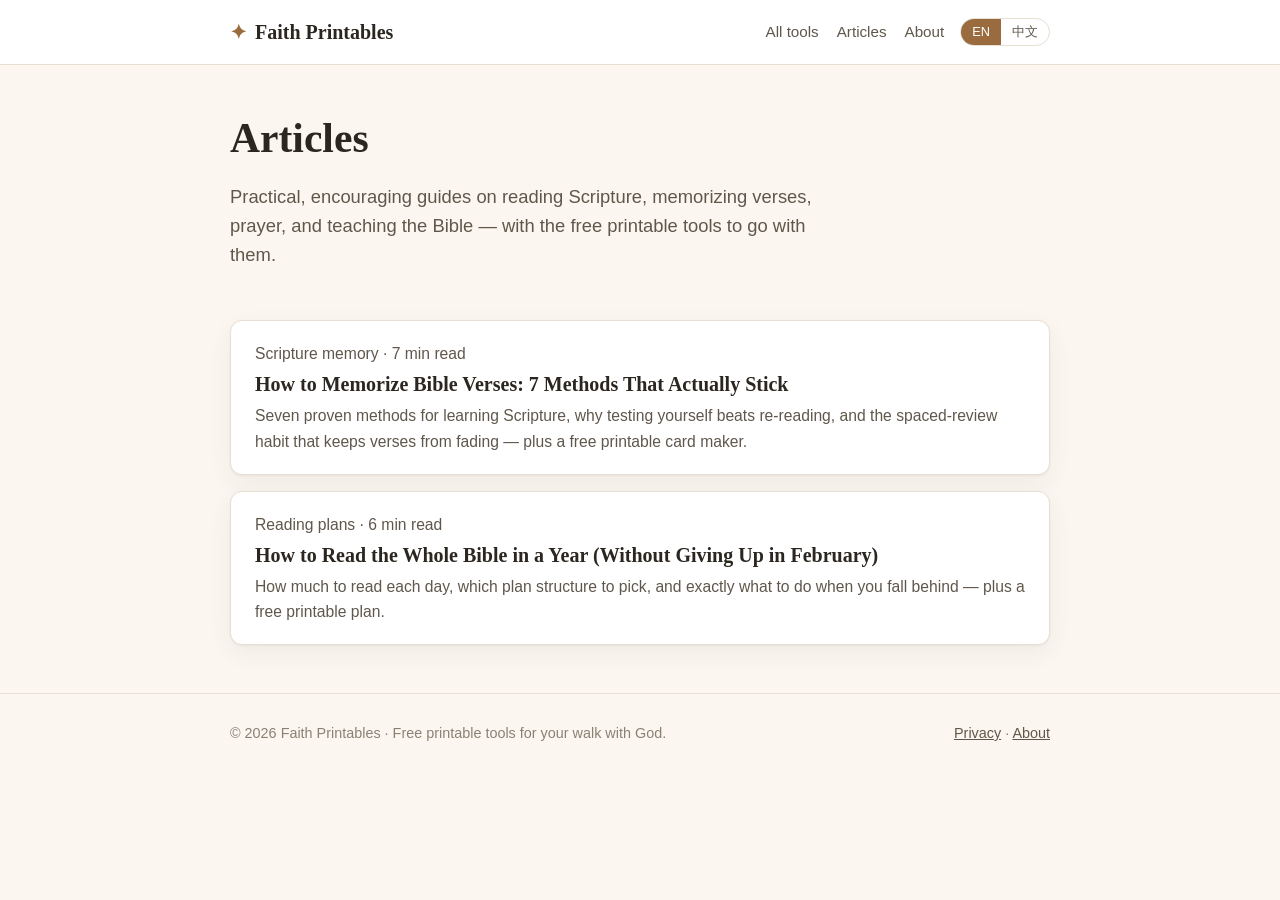
==== blog/index.html @ 3f4c7f71 "feat: add /blog with two SEO articles (reading-in-a-year, memorizing verses) - New blog index + 2 lo" ====
<!DOCTYPE html>
<html lang="en">
<head>
  <meta charset="UTF-8">
  <meta name="viewport" content="width=device-width, initial-scale=1.0">
  <title>Articles · Faith Printables</title>
  <meta name="description" content="Practical, encouraging articles on reading Scripture, memorizing verses, prayer, and teaching the Bible — from the makers of Faith Printables' free printable tools.">
  <link rel="canonical" href="https://faithprintables.com/blog/">
  <meta property="og:type" content="website">
  <meta property="og:title" content="Articles · Faith Printables">
  <meta property="og:description" content="Practical, encouraging articles on reading Scripture, prayer, and teaching the Bible.">
  <meta property="og:url" content="https://faithprintables.com/blog/">
  <link rel="icon" href="data:image/svg+xml,<svg xmlns='http://www.w3.org/2000/svg' viewBox='0 0 100 100'><text y='.9em' font-size='90'>📖</text></svg>">
  <link rel="stylesheet" href="../css/base.css">
</head>
<body>
  <header class="site-header">
    <div class="wrap">
      <a class="brand" href="../index.html"><span class="mark">✦</span> Faith Printables</a>
      <nav class="site-nav">
        <a href="../index.html" data-i18n="nav.all_tools">All tools</a>
        <a href="index.html" data-i18n="nav.blog">Articles</a>
        <a href="../about.html" data-i18n="nav.about">About</a>
        <span class="lang-switch">
          <button type="button" data-lang-btn="en">EN</button>
          <button type="button" data-lang-btn="zh">中文</button>
        </span>
      </nav>
    </div>
  </header>

  <main class="wrap">
    <section class="hero">
      <h1 data-i18n="blog.title">Articles</h1>
      <p class="lede" data-i18n="blog.lede">Practical, encouraging guides on reading Scripture, memorizing
        verses, prayer, and teaching the Bible — with the free printable tools to go with them.</p>
    </section>

    <ul class="post-list">
      <li>
        <a href="how-to-memorize-bible-verses/index.html">
          <p class="post-meta">Scripture memory · 7 min read</p>
          <h2>How to Memorize Bible Verses: 7 Methods That Actually Stick</h2>
          <p>Seven proven methods for learning Scripture, why testing yourself beats re-reading, and
            the spaced-review habit that keeps verses from fading — plus a free printable card maker.</p>
        </a>
      </li>
      <li>
        <a href="read-the-bible-in-a-year/index.html">
          <p class="post-meta">Reading plans · 6 min read</p>
          <h2>How to Read the Whole Bible in a Year (Without Giving Up in February)</h2>
          <p>How much to read each day, which plan structure to pick, and exactly what to do when you
            fall behind — plus a free printable plan.</p>
        </a>
      </li>
    </ul>
  </main>

  <footer class="site-footer">
    <div class="wrap">
      <span>© <span id="year">2026</span> <span data-i18n="footer.copy_suffix">Faith Printables · Free printable tools for your walk with God.</span></span>
      <span><a href="../privacy.html" data-i18n="footer.privacy">Privacy</a> · <a href="../about.html" data-i18n="footer.about">About</a></span>
    </div>
  </footer>

  <script type="application/ld+json">
  {
    "@context": "https://schema.org",
    "@type": "Blog",
    "name": "Faith Printables Articles",
    "url": "https://faithprintables.com/blog/",
    "description": "Practical, encouraging articles on reading Scripture, prayer, and teaching the Bible.",
    "publisher": { "@type": "Organization", "name": "Faith Printables", "url": "https://faithprintables.com/" }
  }
  </script>

  <script src="../js/i18n-common.js"></script>
  <script>
  window.I18N_PAGE = {
    en: {
      "blog.title": `Articles`,
      "blog.lede": `Practical, encouraging guides on reading Scripture, memorizing verses, prayer, and teaching the Bible — with the free printable tools to go with them.`
    },
    zh: {
      "blog.title": `文章`,
      "blog.lede": `关于读经、背诵经文、祷告与教导圣经的实用、鼓励人的文章 —— 并附上配套的免费可打印工具。（文章正文目前为英文。）`
    }
  };
  </script>
  <script src="../js/i18n.js"></script>
  <script>document.getElementById("year").textContent = new Date().getFullYear();</script>
  <!-- Cloudflare Web Analytics -->
  <script type="module" src="https://static.cloudflareinsights.com/beacon.min.js" data-cf-beacon='{"token": "88510c50ba01492f864a6d309e3aa100"}'></script>
</body>
</html>
---- css/base.css ----
/*---*\ #DESIGN TOKENS \*---*/
:root {
  --ink: #2b2620;
  --ink-soft: #5f574c;
  --ink-faint: #8a8175;
  --paper: #fbf7f0;
  --card: #ffffff;
  --line: #e7dfd2;
  --brand: #9a6b3f;
  --brand-dark: #7d5530;
  --brand-tint: #f3e9db;
  --focus: #3f6f6b;
  --danger: #a5352b;
  --radius: 12px;
  --shadow: 0 1px 2px rgba(43, 38, 32, 0.05), 0 8px 24px rgba(43, 38, 32, 0.06);
  --font: "Iowan Old Style", "Palatino Linotype", "Book Antiqua", Georgia, "Times New Roman", serif;
  --font-ui: -apple-system, BlinkMacSystemFont, "Segoe UI", Roboto, Helvetica, Arial, sans-serif;
  --wrap: 860px;
}

/*---*\ #BASE \*---*/
* { box-sizing: border-box; }

body {
  margin: 0;
  font-family: var(--font-ui);
  color: var(--ink);
  background: var(--paper);
  line-height: 1.6;
  -webkit-font-smoothing: antialiased;
}

h1, h2, h3 { font-family: var(--font); line-height: 1.25; color: var(--ink); }
h1 { font-size: clamp(1.8rem, 4vw, 2.6rem); margin: 0 0 0.4em; }
h2 { font-size: 1.5rem; margin: 1.8em 0 0.5em; }
h3 { font-size: 1.15rem; margin: 1.4em 0 0.4em; }
p { margin: 0 0 1em; color: var(--ink-soft); }
a { color: var(--brand-dark); }

.wrap { max-width: var(--wrap); margin: 0 auto; padding: 0 20px; }

/*---*\ #HEADER \*---*/
.site-header {
  border-bottom: 1px solid var(--line);
  background: var(--card);
}
.site-header .wrap {
  display: flex;
  align-items: center;
  justify-content: space-between;
  gap: 16px;
  padding-top: 16px;
  padding-bottom: 16px;
}
.brand {
  font-family: var(--font);
  font-size: 1.25rem;
  font-weight: 700;
  color: var(--ink);
  text-decoration: none;
  display: inline-flex;
  align-items: center;
  gap: 8px;
}
.brand .mark { color: var(--brand); }
.site-nav { display: flex; align-items: center; }
.site-nav a { margin-left: 18px; color: var(--ink-soft); text-decoration: none; font-size: 0.95rem; }
.site-nav a:hover { color: var(--brand-dark); }
.lang-switch {
  display: inline-flex;
  margin-left: 16px;
  border: 1px solid var(--line);
  border-radius: 999px;
  overflow: hidden;
}
.lang-switch button {
  border: none;
  background: transparent;
  padding: 4px 11px;
  font-size: 0.8rem;
  font-family: var(--font-ui);
  color: var(--ink-soft);
  cursor: pointer;
  line-height: 1.4;
}
.lang-switch button.active { background: var(--brand); color: #fff; }
@media (max-width: 480px) {
  .site-nav a { margin-left: 12px; font-size: 0.9rem; }
  .lang-switch { margin-left: 10px; }
}

/*---*\ #HERO \*---*/
.hero { padding: 48px 0 8px; }
.hero p.lede { font-size: 1.15rem; color: var(--ink-soft); max-width: 60ch; }

/*---*\ #CARDS (hub) \*---*/
.tool-grid {
  display: grid;
  grid-template-columns: repeat(auto-fill, minmax(240px, 1fr));
  gap: 18px;
  margin: 24px 0 8px;
}
.tool-card {
  display: block;
  background: var(--card);
  border: 1px solid var(--line);
  border-radius: var(--radius);
  padding: 22px;
  text-decoration: none;
  color: inherit;
  box-shadow: var(--shadow);
  transition: transform 0.15s ease, box-shadow 0.15s ease;
}
.tool-card:hover { transform: translateY(-2px); box-shadow: 0 10px 30px rgba(43, 38, 32, 0.1); }
.tool-card .emoji { font-size: 1.7rem; }
.tool-card h3 { margin: 10px 0 6px; }
.tool-card p { margin: 0; font-size: 0.95rem; }
.tool-card.soon { opacity: 0.6; pointer-events: none; }
.badge-soon {
  display: inline-block;
  font-size: 0.72rem;
  font-family: var(--font-ui);
  color: var(--brand-dark);
  background: var(--brand-tint);
  border-radius: 999px;
  padding: 2px 9px;
  margin-left: 6px;
  vertical-align: middle;
}

/*---*\ #FORM \*---*/
.tool-form {
  background: var(--card);
  border: 1px solid var(--line);
  border-radius: var(--radius);
  padding: 24px;
  box-shadow: var(--shadow);
  margin: 20px 0;
}
.field { margin-bottom: 18px; }
.field:last-child { margin-bottom: 0; }
.field label { display: block; font-weight: 600; margin-bottom: 6px; font-size: 0.95rem; }
.field .hint { font-size: 0.85rem; color: var(--ink-faint); margin: 4px 0 0; }
.field select,
.field input[type="date"],
.field input[type="number"] {
  width: 100%;
  padding: 10px 12px;
  font-size: 1rem;
  font-family: var(--font-ui);
  color: var(--ink);
  background: var(--paper);
  border: 1px solid var(--line);
  border-radius: 8px;
}
.field select:focus,
.field input:focus { outline: 2px solid var(--focus); outline-offset: 1px; }
.field-row { display: grid; grid-template-columns: 1fr 1fr; gap: 16px; }
@media (max-width: 560px) { .field-row { grid-template-columns: 1fr; } }

.btn {
  display: inline-flex;
  align-items: center;
  gap: 8px;
  font-family: var(--font-ui);
  font-size: 1rem;
  font-weight: 600;
  padding: 12px 22px;
  border-radius: 8px;
  border: 1px solid transparent;
  cursor: pointer;
}
.btn-primary { background: var(--brand); color: #fff; }
.btn-primary:hover { background: var(--brand-dark); }
.btn-ghost { background: transparent; border-color: var(--line); color: var(--ink); }
.btn-ghost:hover { border-color: var(--brand); color: var(--brand-dark); }

.error-box {
  background: #fbeae8;
  border: 1px solid #e7c4bf;
  color: var(--danger);
  border-radius: 8px;
  padding: 12px 14px;
  margin-bottom: 16px;
  font-size: 0.95rem;
}

/*---*\ #RESULT \*---*/
.result-head {
  display: flex;
  flex-wrap: wrap;
  align-items: center;
  justify-content: space-between;
  gap: 12px;
  margin-bottom: 8px;
}
.summary {
  font-family: var(--font);
  font-size: 1.05rem;
  color: var(--ink);
  background: var(--brand-tint);
  border-radius: 8px;
  padding: 12px 16px;
  margin: 12px 0 18px;
}
.plan-table { width: 100%; border-collapse: collapse; font-size: 0.95rem; }
.plan-table th, .plan-table td {
  text-align: left;
  padding: 9px 12px;
  border-bottom: 1px solid var(--line);
}
.plan-table th { font-family: var(--font-ui); color: var(--ink-faint); font-weight: 600; font-size: 0.82rem; text-transform: uppercase; letter-spacing: 0.03em; }
.plan-table td:nth-child(2), .plan-table td:nth-child(3) { color: var(--ink-soft); white-space: nowrap; }
.check-cell { width: 34px; }
.checkbox {
  display: inline-block;
  width: 15px;
  height: 15px;
  border: 1.5px solid var(--brand);
  border-radius: 4px;
}

/*---*\ #CONTENT PROSE \*---*/
.prose { margin: 36px 0; }
.prose ul { color: var(--ink-soft); padding-left: 1.2em; }
.prose li { margin-bottom: 0.4em; }
.faq details {
  border: 1px solid var(--line);
  border-radius: 8px;
  padding: 4px 16px;
  margin-bottom: 10px;
  background: var(--card);
}
.faq summary { font-weight: 600; cursor: pointer; padding: 10px 0; }
.faq details[open] summary { color: var(--brand-dark); }

/*---*\ #FOOTER \*---*/
.site-footer {
  border-top: 1px solid var(--line);
  margin-top: 48px;
  padding: 28px 0;
  font-size: 0.9rem;
  color: var(--ink-faint);
}
.site-footer a { color: var(--ink-soft); }
.site-footer .wrap { display: flex; flex-wrap: wrap; gap: 8px 20px; justify-content: space-between; }

/*---*\ #PRINT \*---*/
@media print {
  .site-header, .site-nav, .tool-form, .prose, .site-footer,
  .result-head, .error-box, [data-caption] { display: none !important; }
  body { background: #fff; }
  .summary { background: none; padding: 0; border: 1px solid #ccc; padding: 10px; }
  .plan-table th { color: #000; }
  .plan-table th, .plan-table td { border-bottom: 1px solid #ccc; }
  a { color: #000; text-decoration: none; }
}

/*---*\ #MEMORY CARDS \*---*/
.hint-inline { font-weight: 400; color: var(--ink-faint); font-size: 0.85rem; }
.verse-rows { display: flex; flex-direction: column; gap: 10px; margin: 6px 0 12px; }
.verse-row {
  display: grid;
  grid-template-columns: 200px 1fr auto;
  gap: 10px;
  align-items: start;
}
@media (max-width: 620px) {
  .verse-row { grid-template-columns: 1fr auto; }
  .verse-row .verse-text { grid-column: 1 / -1; }
}
.verse-row .verse-ref,
.verse-row .verse-text {
  width: 100%;
  padding: 9px 11px;
  font-size: 0.95rem;
  font-family: var(--font-ui);
  color: var(--ink);
  background: var(--paper);
  border: 1px solid var(--line);
  border-radius: 8px;
}
.verse-row .verse-text { resize: vertical; min-height: 44px; }
.verse-row .verse-ref:focus,
.verse-row .verse-text:focus { outline: 2px solid var(--focus); outline-offset: 1px; }
.row-remove {
  border: 1px solid var(--line);
  background: var(--card);
  color: var(--ink-faint);
  border-radius: 8px;
  width: 38px;
  height: 38px;
  cursor: pointer;
  font-size: 0.9rem;
}
.row-remove:hover { border-color: var(--danger); color: var(--danger); }
.btn-add { margin-top: 4px; padding: 8px 16px; font-size: 0.92rem; }

/* Card preview + print grid. Sizes are in inches so screen ≈ print. */
.cards-output { margin-top: 12px; }
.mc-page {
  display: grid;
  gap: 0;
  width: 6.8in;
  max-width: 100%;
  margin: 0 auto 16px;
  background: #fff;
  border: 1px solid var(--line);
}
.mc-grid-4 { grid-template-columns: repeat(2, 3.4in); }
.mc-grid-8 { grid-template-columns: repeat(2, 3.4in); }
.mc-card {
  position: relative;
  border: 1px dashed #b7ab97;
  padding: 0.28in;
  display: flex;
  flex-direction: column;
  justify-content: center;
  gap: 0.12in;
  overflow: hidden;
  background: #fff;
}
.mc-grid-4 .mc-card { min-height: 4.1in; }
.mc-grid-8 .mc-card { min-height: 2.0in; padding: 0.2in; }
.mc-ref {
  font-family: var(--font);
  font-weight: 700;
  color: var(--brand-dark);
  font-size: 1.15rem;
  text-align: center;
}
.mc-text {
  font-family: var(--font);
  color: var(--ink);
  font-size: 1rem;
  line-height: 1.45;
  text-align: center;
}
.mc-grid-8 .mc-ref { font-size: 1rem; }
.mc-grid-8 .mc-text { font-size: 0.85rem; line-height: 1.35; }
.mc-trans {
  font-family: var(--font-ui);
  font-size: 0.7rem;
  letter-spacing: 0.05em;
  text-transform: uppercase;
  color: var(--ink-faint);
  text-align: center;
}

/* Fold-over card: two equal halves split by a fold line; the back (top)
   half is rotated 180° so it reads upright once folded behind the front. */
.mc-fold { padding: 0; justify-content: stretch; }
.mc-fold .mc-half {
  flex: 1 1 50%;
  display: flex;
  flex-direction: column;
  align-items: center;
  justify-content: center;
  gap: 0.1in;
  padding: 0.22in;
}
.mc-fold .mc-back { transform: rotate(180deg); }
.mc-foldline { border-top: 1px dashed #c9bda8; }

@page { margin: 0.4in; }
@media print {
  .mc-page {
    border: none;
    width: auto;
    margin: 0 auto;
    page-break-after: always;
    break-after: page;
    break-inside: avoid;
  }
  .mc-page:last-child { page-break-after: auto; break-after: auto; }
  .mc-card {
    border: 1px dashed #999;
    break-inside: avoid;
    page-break-inside: avoid;
  }
  .mc-ref { color: #000; }
  .cards-output { margin: 0; }
}

/*---*\ #COPYWORK / HANDWRITING \*---*/
.check-label { display: flex; align-items: center; gap: 8px; font-weight: 600; font-size: 0.95rem; }
.check-label input { width: 16px; height: 16px; }
.worksheet-output { margin-top: 12px; }
.worksheet {
  background: #fff;
  border: 1px solid var(--line);
  border-radius: 8px;
  padding: 0.5in;
}
.hw-lg { --line-h: 0.8in; --hw-font: 0.30in; }
.hw-md { --line-h: 0.58in; --hw-font: 0.22in; }
.hw-sm { --line-h: 0.46in; --hw-font: 0.16in; }
.hw-header {
  display: flex;
  justify-content: space-between;
  gap: 16px;
  font-family: var(--font-ui);
  font-size: 0.95rem;
  color: var(--ink-soft);
  border-bottom: 1px solid var(--line);
  padding-bottom: 8px;
  margin-bottom: 16px;
}
.hw-title {
  font-family: var(--font);
  font-weight: 700;
  color: var(--brand-dark);
  text-align: center;
  font-size: 1.3rem;
  margin: 0 0 16px;
}
.hw-block {
  font-family: var(--font);
  font-size: var(--hw-font);
  line-height: var(--line-h);
  letter-spacing: 0.03em;
  margin-bottom: calc(var(--line-h) * 0.5);
  background-image: repeating-linear-gradient(to bottom,
    transparent 0, transparent calc(var(--line-h) - 1.4px),
    #bcb09a calc(var(--line-h) - 1.4px), #bcb09a var(--line-h));
  -webkit-print-color-adjust: exact;
  print-color-adjust: exact;
}
.hw-block.trace { color: #cbc3b4; }
.hw-block.model { color: var(--ink); }
.hw-blanks {
  height: calc(var(--line-h) * var(--n, 6));
  background-image: repeating-linear-gradient(to bottom,
    transparent 0, transparent calc(var(--line-h) - 1.4px),
    #bcb09a calc(var(--line-h) - 1.4px), #bcb09a var(--line-h));
  -webkit-print-color-adjust: exact;
  print-color-adjust: exact;
}
@media print {
  .worksheet { border: none; border-radius: 0; padding: 0; }
  .worksheet-output { margin: 0; }
}

/*---*\ #BLOG \*---*/
.breadcrumb {
  font-size: 0.85rem;
  color: var(--ink-faint);
  padding: 20px 0 0;
}
.breadcrumb a { color: var(--ink-soft); text-decoration: none; }
.breadcrumb a:hover { color: var(--brand-dark); }
.breadcrumb .sep { margin: 0 6px; color: var(--line); }

.post-meta {
  font-family: var(--font-ui);
  font-size: 0.85rem;
  color: var(--ink-faint);
  margin: 0 0 8px;
}
.post header h1 { margin-top: 0.2em; }
.post .lede { font-size: 1.15rem; color: var(--ink-soft); max-width: 62ch; }
.post { margin: 8px 0 36px; }
.post h2 { border-top: 1px solid var(--line); padding-top: 1.1em; }
.post h2:first-of-type { border-top: none; padding-top: 0; }
.post ul, .post ol { color: var(--ink-soft); padding-left: 1.2em; }
.post li { margin-bottom: 0.5em; }
.post blockquote {
  margin: 1.2em 0;
  padding: 4px 0 4px 18px;
  border-left: 3px solid var(--brand-tint);
  font-family: var(--font);
  font-style: italic;
  color: var(--ink);
}

.cta-box {
  background: var(--brand-tint);
  border: 1px solid var(--line);
  border-radius: var(--radius);
  padding: 22px 24px;
  margin: 28px 0;
  text-align: center;
}
.cta-box h3 { margin: 0 0 6px; }
.cta-box p { margin: 0 0 14px; color: var(--ink-soft); }

.post-list { list-style: none; padding: 0; margin: 24px 0; }
.post-list li {
  border: 1px solid var(--line);
  border-radius: var(--radius);
  background: var(--card);
  box-shadow: var(--shadow);
  margin-bottom: 16px;
}
.post-list a {
  display: block;
  padding: 20px 24px;
  text-decoration: none;
  color: inherit;
}
.post-list a:hover { color: var(--brand-dark); }
.post-list h2 { margin: 0 0 6px; font-size: 1.25rem; border: none; padding: 0; }
.post-list p { margin: 0; color: var(--ink-soft); font-size: 0.98rem; }
.post-list .post-meta { margin-bottom: 6px; }

.related { border-top: 1px solid var(--line); margin-top: 40px; padding-top: 8px; }

/*---*\ #PRAYER \*---*/
.focus-grid { display: grid; grid-template-columns: repeat(2, 1fr); gap: 8px; }
@media (max-width: 560px) { .focus-grid { grid-template-columns: 1fr; } }
.focus-cell { display: flex; flex-direction: column; gap: 3px; font-size: 0.8rem; color: var(--ink-faint); }
.focus-cell input {
  padding: 8px 10px;
  font-size: 0.95rem;
  font-family: var(--font-ui);
  color: var(--ink);
  background: var(--paper);
  border: 1px solid var(--line);
  border-radius: 8px;
}
.focus-cell input:focus { outline: 2px solid var(--focus); outline-offset: 1px; }

.prayer-output { margin-top: 12px; }
.prayer-sheet {
  --line-h: 0.4in;
  background: #fff;
  border: 1px solid var(--line);
  border-radius: 8px;
  padding: 0.5in;
}
.pr-title {
  font-family: var(--font);
  font-weight: 700;
  color: var(--brand-dark);
  text-align: center;
  font-size: 1.5rem;
  margin: 0 0 18px;
}
.pr-day { margin-bottom: 12px; }
.pr-day-head {
  display: flex;
  justify-content: space-between;
  align-items: baseline;
  gap: 12px;
  border-bottom: 2px solid var(--brand-tint);
  padding-bottom: 2px;
  margin-bottom: 2px;
}
.pr-day-name { font-family: var(--font); font-weight: 700; color: var(--ink); }
.pr-day-focus { font-family: var(--font-ui); font-size: 0.9rem; color: var(--ink-soft); text-align: right; }

.pr-table { width: 100%; border-collapse: collapse; }
.pr-table th {
  font-family: var(--font-ui);
  font-size: 0.8rem;
  text-transform: uppercase;
  letter-spacing: 0.03em;
  color: var(--ink-faint);
  text-align: left;
  padding: 6px 8px;
  border: 1px solid var(--line);
  background: var(--brand-tint);
  -webkit-print-color-adjust: exact;
  print-color-adjust: exact;
}
.pr-table td { border: 1px solid var(--line); height: 0.42in; padding: 2px 8px; }
.pr-col-date { width: 1.1in; }
.pr-col-ans { width: 1.1in; }

.pr-section { margin-bottom: 14px; }
.pr-section-title {
  font-family: var(--font);
  font-weight: 700;
  color: var(--brand-dark);
  font-size: 1.1rem;
  margin-bottom: 4px;
}

@media print {
  .prayer-sheet { border: none; border-radius: 0; padding: 0; }
  .prayer-output { margin: 0; }
}
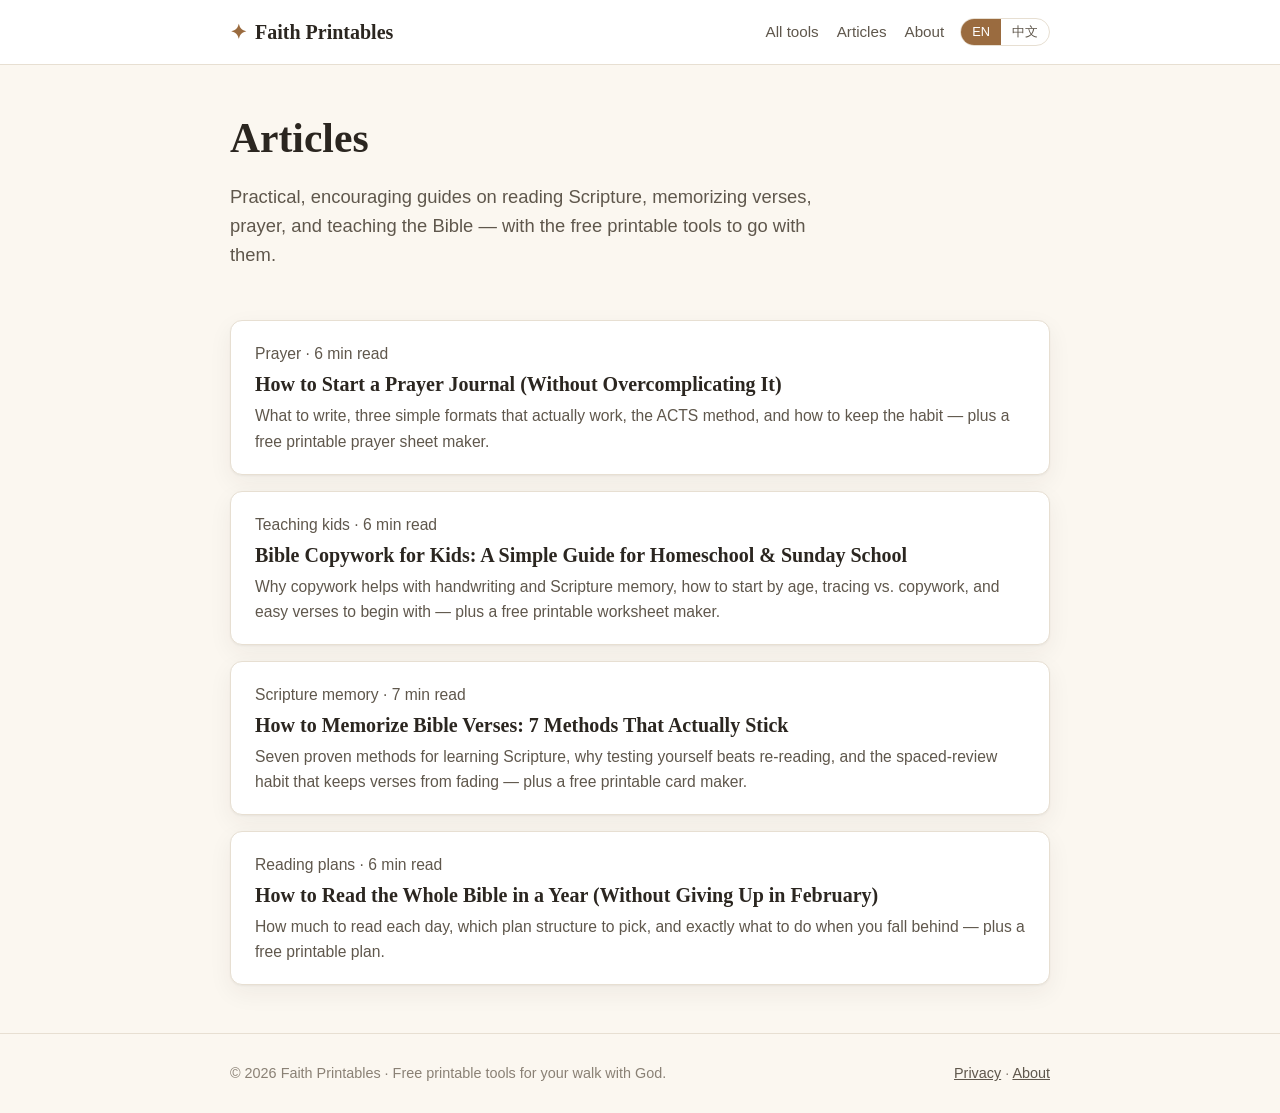
==== commit 908e561c: "feat: add copywork and prayer-journal SEO articles - Bible Copywork for Kids (homeschool/Sunday scho" ====
--- a/blog/index.html
+++ b/blog/index.html
@@ -37,6 +37,22 @@
     </section>
 
     <ul class="post-list">
+      <li>
+        <a href="how-to-start-a-prayer-journal/index.html">
+          <p class="post-meta">Prayer · 6 min read</p>
+          <h2>How to Start a Prayer Journal (Without Overcomplicating It)</h2>
+          <p>What to write, three simple formats that actually work, the ACTS method, and how to keep
+            the habit — plus a free printable prayer sheet maker.</p>
+        </a>
+      </li>
+      <li>
+        <a href="bible-copywork-for-kids/index.html">
+          <p class="post-meta">Teaching kids · 6 min read</p>
+          <h2>Bible Copywork for Kids: A Simple Guide for Homeschool &amp; Sunday School</h2>
+          <p>Why copywork helps with handwriting and Scripture memory, how to start by age, tracing vs.
+            copywork, and easy verses to begin with — plus a free printable worksheet maker.</p>
+        </a>
+      </li>
       <li>
         <a href="how-to-memorize-bible-verses/index.html">
           <p class="post-meta">Scripture memory · 7 min read</p>
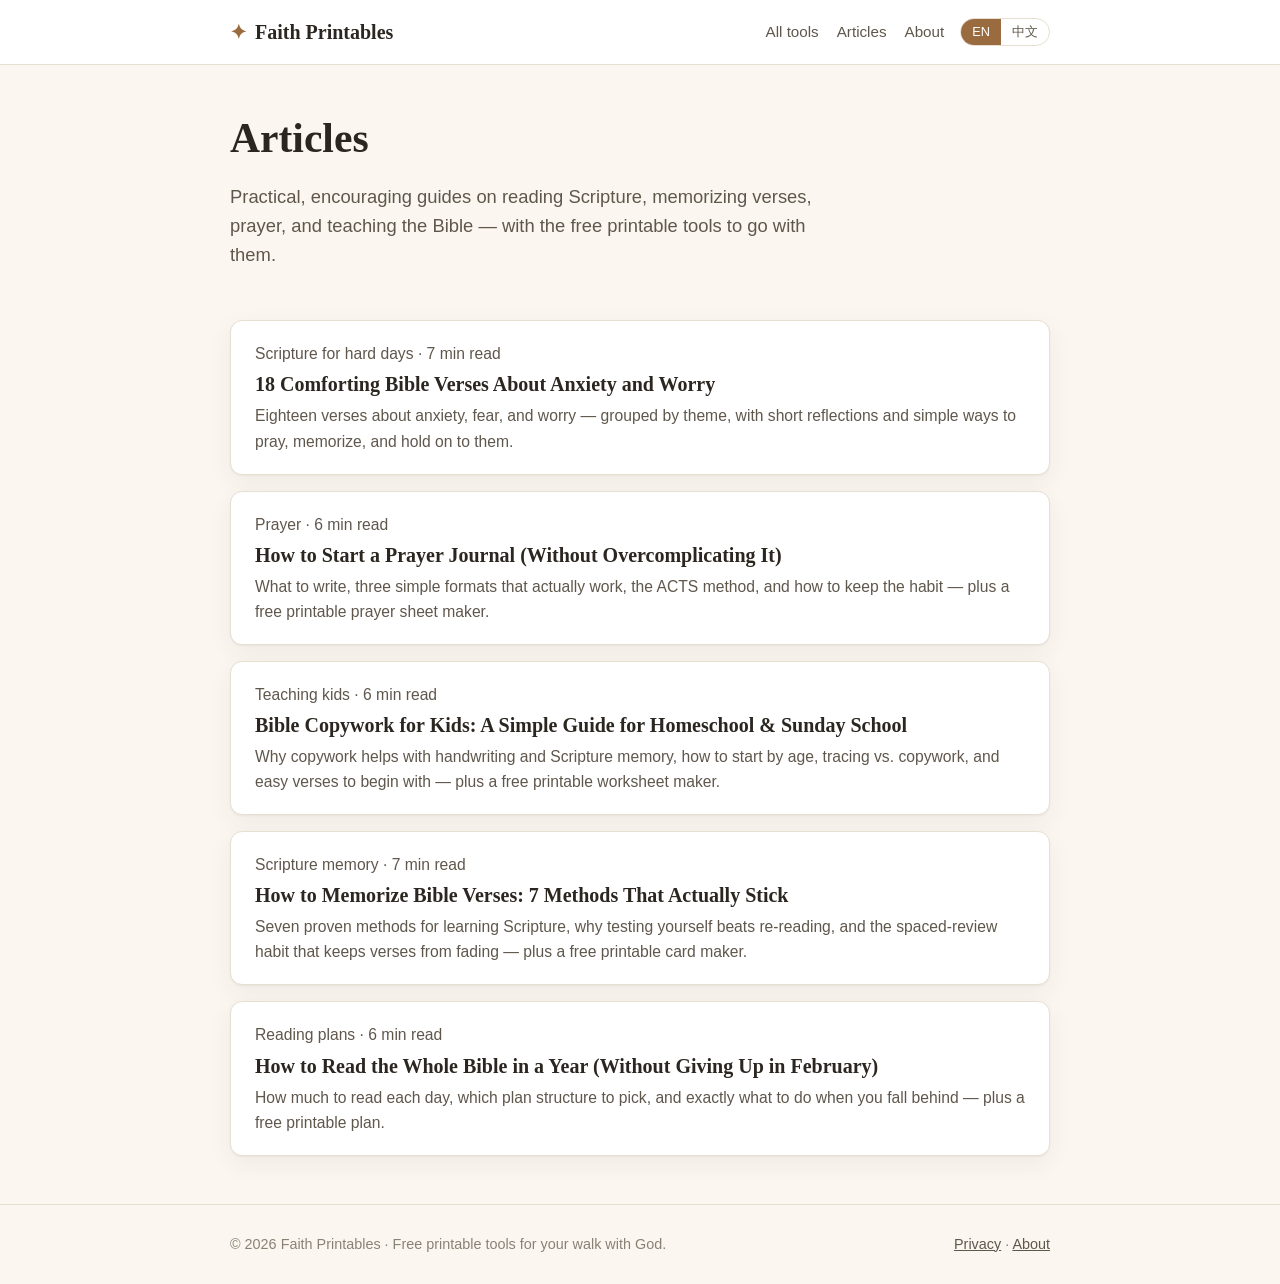
==== commit c618d0eb: "feat: add 'Bible Verses About Anxiety' collection article - 18 verses (WEB, public domain) grouped b" ====
--- a/blog/index.html
+++ b/blog/index.html
@@ -37,6 +37,14 @@
     </section>
 
     <ul class="post-list">
+      <li>
+        <a href="bible-verses-about-anxiety/index.html">
+          <p class="post-meta">Scripture for hard days · 7 min read</p>
+          <h2>18 Comforting Bible Verses About Anxiety and Worry</h2>
+          <p>Eighteen verses about anxiety, fear, and worry — grouped by theme, with short reflections
+            and simple ways to pray, memorize, and hold on to them.</p>
+        </a>
+      </li>
       <li>
         <a href="how-to-start-a-prayer-journal/index.html">
           <p class="post-meta">Prayer · 6 min read</p>
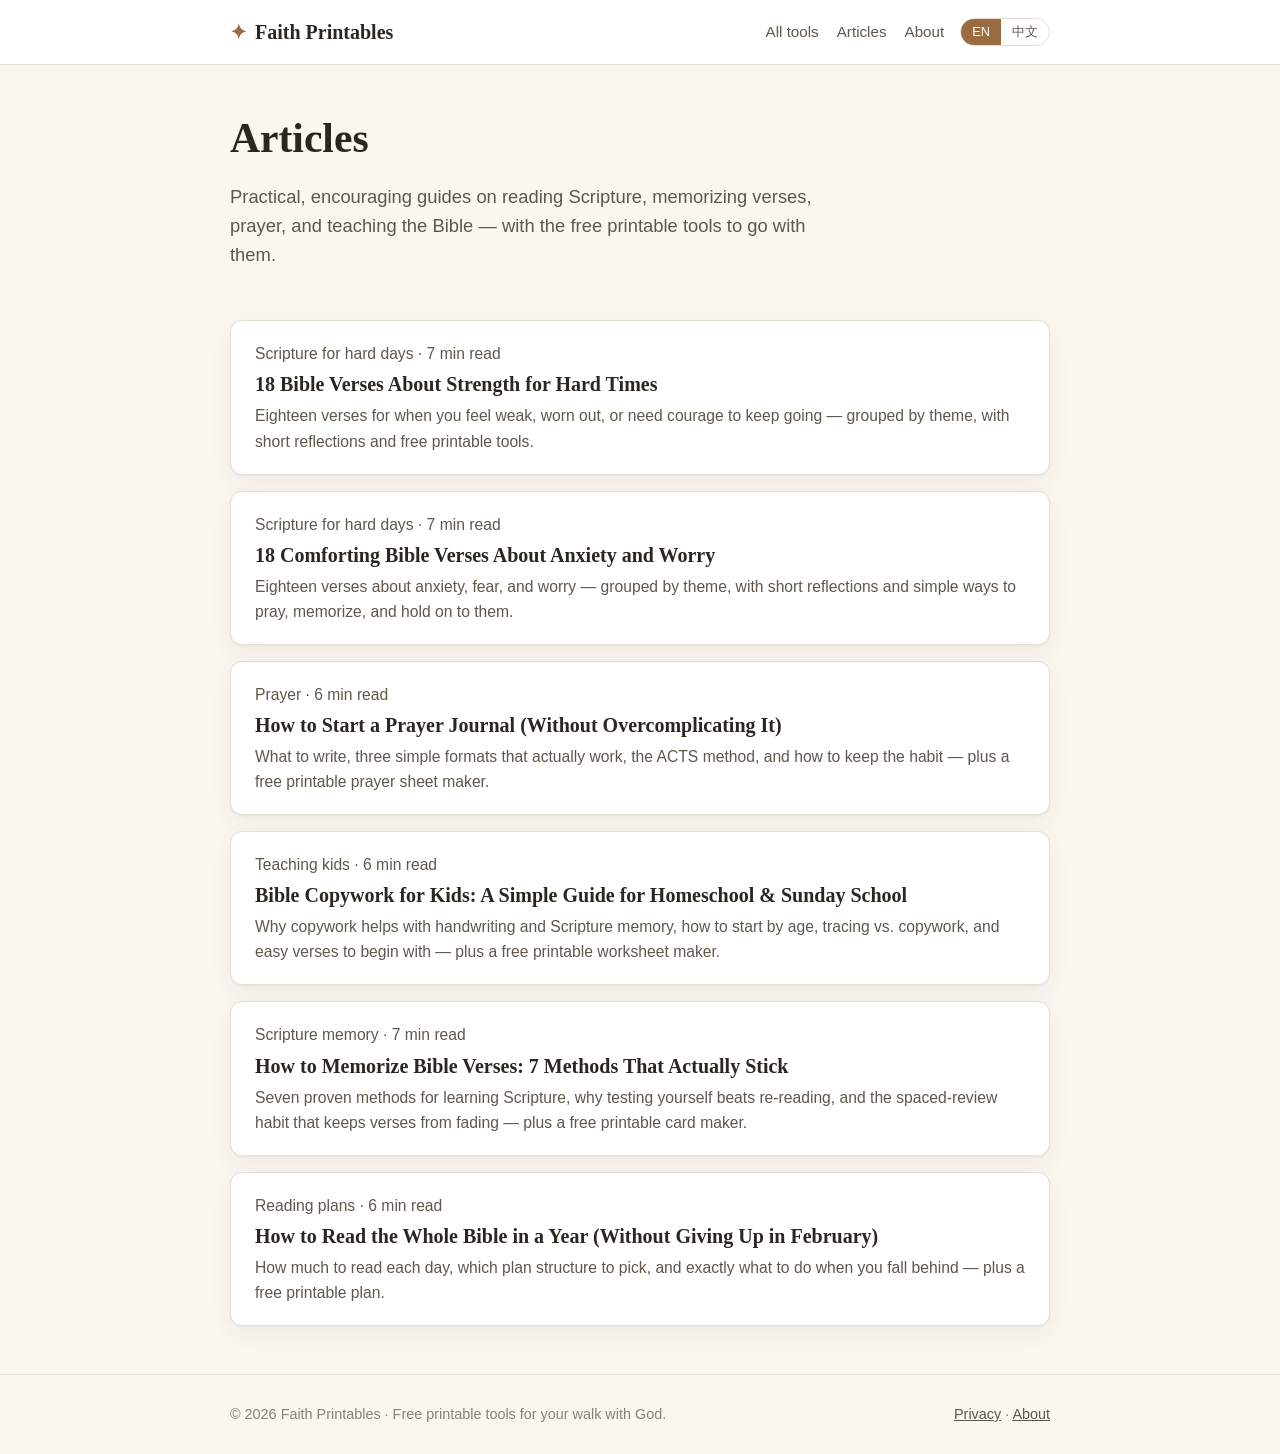
==== commit 63efcf97: "feat: add 'Bible Verses About Strength' collection article - 18 verses (WEB) grouped by theme, funne" ====
--- a/blog/index.html
+++ b/blog/index.html
@@ -37,6 +37,14 @@
     </section>
 
     <ul class="post-list">
+      <li>
+        <a href="bible-verses-about-strength/index.html">
+          <p class="post-meta">Scripture for hard days · 7 min read</p>
+          <h2>18 Bible Verses About Strength for Hard Times</h2>
+          <p>Eighteen verses for when you feel weak, worn out, or need courage to keep going — grouped
+            by theme, with short reflections and free printable tools.</p>
+        </a>
+      </li>
       <li>
         <a href="bible-verses-about-anxiety/index.html">
           <p class="post-meta">Scripture for hard days · 7 min read</p>
